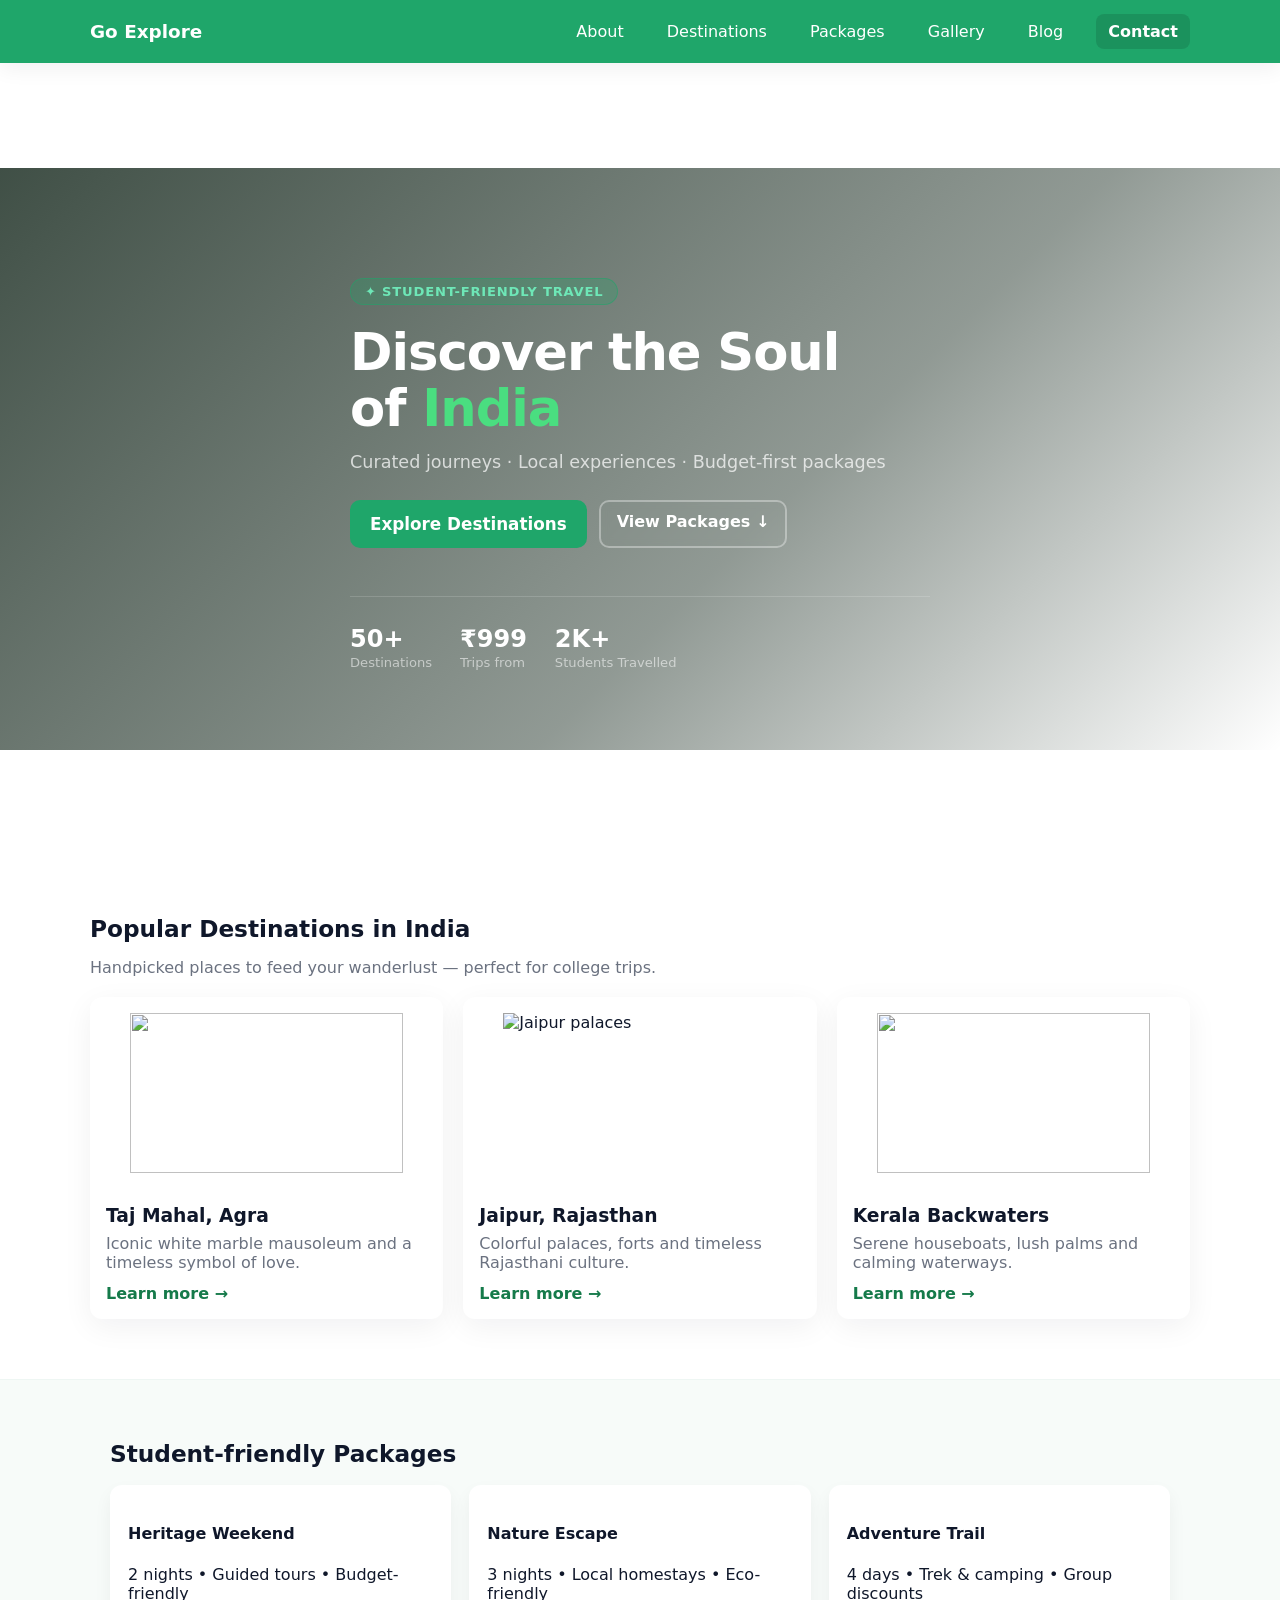
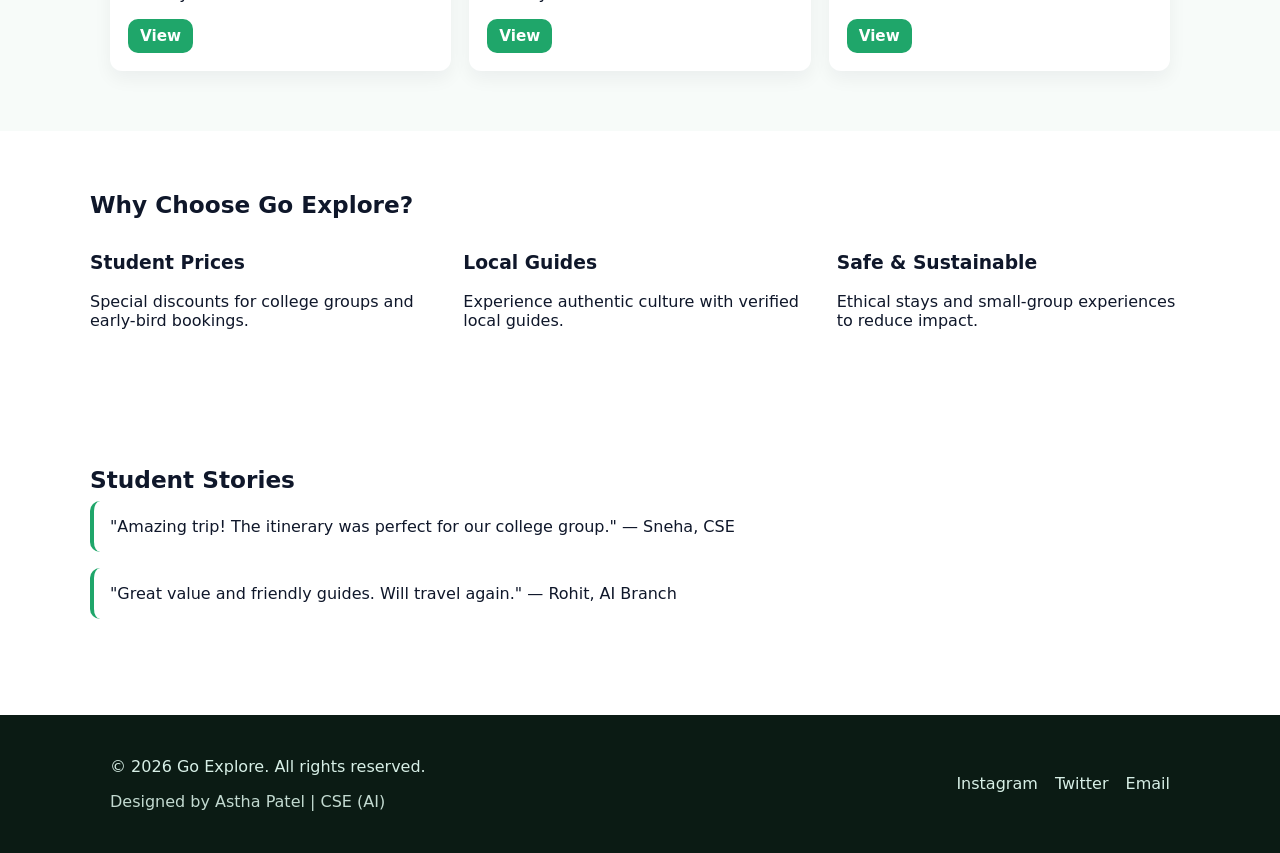
==== index.html @ 414f41a6 "Hero section redesign" ====
<!doctype html>
<html lang="en">
<head>
  <meta charset="utf-8" />
  <meta name="viewport" content="width=device-width, initial-scale=1" />
  <title>Go Explore — Home</title>
  <link rel="stylesheet" href="css/style.css">
</head>
<body>
  <header class="nav">
    <div class="container nav-inner">
      <a href="index.html" class="logo">Go Explore</a>
      <nav class="menu">
        <a href="about.html">About</a>
        <a href="destinations.html">Destinations</a>
        <a href="packages.html">Packages</a>
        <a href="gallery.html">Gallery</a>
        <a href="blog.html">Blog</a>
        <a href="contact.html" class="btn">Contact</a>
      </nav>
    </div>
  </header>

  <main>
    <!-- HERO -->
    <section class="hero">
      <div class="hero-overlay">
        <div class="container hero-content">
          <span class="hero-badge">✦ Student-Friendly Travel</span>
          <h1>Discover the Soul<br>of <span>India</span></h1>
          <p>Curated journeys · Local experiences · Budget-first packages</p>
          <div class="hero-cta">
            <a href="destinations.html" class="btn large">Explore Destinations</a>
            <a href="#packages" class="btn ghost">View Packages ↓</a>
          </div>
          <div class="hero-stats">
            <div class="hero-stat"><strong>50+</strong><span>Destinations</span></div>
            <div class="hero-stat"><strong>₹999</strong><span>Trips from</span></div>
            <div class="hero-stat"><strong>2K+</strong><span>Students Travelled</span></div>
          </div>
        </div>
      </div>
    </section>

    <!-- POPULAR DESTINATIONS -->
    <section class="section container">
      <h2 class="section-title">Popular Destinations in India</h2>
      <p class="muted">Handpicked places to feed your wanderlust — perfect for college trips.</p>

      <div class="cards">
        <!-- Card 1 -->
        <article class="card">
          <figure class="card-media">
            <img src="images/taj mahal.jpg">
          </figure>
          <div class="card-body">
            <h3>Taj Mahal, Agra</h3>
            <p>Iconic white marble mausoleum and a timeless symbol of love.</p>
            <a href="destinations.html" class="card-link">Learn more →</a>
          </div>
        </article>

        <!-- Card 2 -->
        <article class="card">
          <figure class="card-media">
            <img src="images/jaipur rajasthan.jpg" alt="Jaipur palaces">
          </figure>
          <div class="card-body">
            <h3>Jaipur, Rajasthan</h3>
            <p>Colorful palaces, forts and timeless Rajasthani culture.</p>
            <a href="destinations.html" class="card-link">Learn more →</a>
          </div>
        </article>

        <!-- Card 3 -->
        <article class="card">
          <figure class="card-media">
            <img src="images/kerela backwaters.jpg">
          </figure>
          <div class="card-body">
            <h3>Kerala Backwaters</h3>
            <p>Serene houseboats, lush palms and calming waterways.</p>
            <a href="destinations.html" class="card-link">Learn more →</a>
          </div>
        </article>
      </div>
    </section>

    <!-- PACKAGES PREVIEW -->
    <section id="packages" class="section pale">
      <div class="container">
        <h2 class="section-title">Student-friendly Packages</h2>
        <div class="package-grid">
          <div class="package">
            <h4>Heritage Weekend</h4>
            <p>2 nights • Guided tours • Budget-friendly</p>
            <a href="packages.html" class="btn small">View</a>
          </div>
          <div class="package">
            <h4>Nature Escape</h4>
            <p>3 nights • Local homestays • Eco-friendly</p>
            <a href="packages.html" class="btn small">View</a>
          </div>
          <div class="package">
            <h4>Adventure Trail</h4>
            <p>4 days • Trek & camping • Group discounts</p>
            <a href="packages.html" class="btn small">View</a>
          </div>
        </div>
      </div>
    </section>

    <!-- WHY CHOOSE US -->
    <section class="section container why">
      <h2 class="section-title">Why Choose Go Explore?</h2>
      <div class="features">
        <div class="feature">
          <h3>Student Prices</h3>
          <p>Special discounts for college groups and early-bird bookings.</p>
        </div>
        <div class="feature">
          <h3>Local Guides</h3>
          <p>Experience authentic culture with verified local guides.</p>
        </div>
        <div class="feature">
          <h3>Safe & Sustainable</h3>
          <p>Ethical stays and small-group experiences to reduce impact.</p>
        </div>
      </div>
    </section>

    <!-- TESTIMONIALS -->
    <section class="section container">
      <h2 class="section-title">Student Stories</h2>
      <div class="testimonials">
        <blockquote>"Amazing trip! The itinerary was perfect for our college group." — Sneha, CSE</blockquote>
        <blockquote>"Great value and friendly guides. Will travel again." — Rohit, AI Branch</blockquote>
      </div>
    </section>

  </main>

  <!-- FOOTER -->
  <footer class="footer">
    <div class="container footer-inner">
      <div class="footer-left">
        <p>&copy; <span id="year"></span> Go Explore. All rights reserved.</p>
        <p class="muted">Designed by Astha Patel | CSE (AI)</p>
      </div>
      <div class="footer-right">
        <div class="socials">
          <a href="#">Instagram</a>
          <a href="#">Twitter</a>
          <a href="#">Email</a>
        </div>
      </div>
    </div>
  </footer>

  <script>
    // set year
    document.getElementById('year').textContent = new Date().getFullYear();
  </script>
</body>
</html>
---- css/style.css ----
/* Reset & base */
:root{
  --green: #1fa66a;
  --green-dark: #157a4a;
  --muted:#6b7280;
  --bg:#ffffff;
  --card:#f7fbf9;
  --max-width:1100px;
  --radius:14px;
}
*{box-sizing:border-box}
html,body{height:100%;margin:0;font-family:Inter, system-ui, -apple-system, 'Segoe UI', Roboto, 'Helvetica Neue', Arial; color:#0f172a;background:var(--bg)}
.container{max-width:var(--max-width);margin:0 auto;padding:0 20px}

/* NAV */
.nav{background:var(--green);color:#fff;position:sticky;top:0;z-index:50;box-shadow:0 6px 20px rgba(15,23,42,0.06)}
.nav-inner{display:flex;align-items:center;justify-content:space-between;padding:14px 0}
.logo{font-weight:700;color:#fff;text-decoration:none;font-size:1.15rem}
.menu a{color:#fff;text-decoration:none;margin-left:18px;padding:8px 10px;border-radius:8px}
.menu a:hover{background:rgba(255,255,255,0.08)}
.menu .btn{background:rgba(0,0,0,0.12);padding:8px 12px;border-radius:8px}

/* HERO */
.hero{min-height:88vh;background-image:url('https://images.unsplash.com/photo-1524492412937-b28074a5d7da?auto=format&fit=crop&w=1600&q=80');background-size:cover;background-position:center;display:flex;align-items:center;position:relative}
.hero-overlay{width:100%;background:linear-gradient(135deg,rgba(10,30,18,0.78) 0%,rgba(10,30,18,0.45) 60%,transparent 100%)}
.hero-content{padding:110px 20px 80px;color:#fff;max-width:620px}
.hero-badge{display:inline-block;background:rgba(31,166,106,0.25);border:1px solid rgba(31,166,106,0.5);color:#6ee7b7;font-size:.82rem;font-weight:600;letter-spacing:.06em;padding:5px 14px;border-radius:999px;margin-bottom:20px;text-transform:uppercase}
.hero h1{font-size:3.2rem;line-height:1.08;margin:0;font-weight:800;letter-spacing:-.02em}
.hero h1 span{color:#4ade80}
.hero p{margin:16px 0 28px;color:rgba(255,255,255,0.72);font-size:1.1rem}
.hero-cta{display:flex;gap:12px;flex-wrap:wrap}
.hero-cta .btn.ghost{border-color:rgba(255,255,255,0.35);color:#fff;backdrop-filter:blur(4px)}
.hero-stats{display:flex;gap:28px;margin-top:48px;padding-top:28px;border-top:1px solid rgba(255,255,255,0.15);flex-wrap:wrap}
.hero-stat{display:flex;flex-direction:column}
.hero-stat strong{font-size:1.5rem;font-weight:800;color:#fff}
.hero-stat span{font-size:.82rem;color:rgba(255,255,255,0.55);margin-top:2px}

/* SECTIONS */
.section{padding:60px 0}
.section-title{margin:0 0 8px;font-size:1.45rem}
.pale{background:var(--card);border-top:1px solid #eef6f3}
.muted{color:var(--muted)}

/* CARDS */
.cards{display:grid;grid-template-columns:repeat(auto-fit,minmax(240px,1fr));gap:20px;margin-top:20px}
.card{background:#fff;border-radius:12px;overflow:hidden;box-shadow:0 8px 30px rgba(15,23,42,0.06);display:flex;flex-direction:column;transition:transform .28s ease, box-shadow .28s ease}
.card:hover{transform:translateY(-8px);box-shadow:0 18px 36px rgba(15,23,42,0.12)}
.card-media img{width:100%;height:160px;object-fit:cover;display:block;transition:transform .6s ease}
.card:hover .card-media img{transform:scale(1.06)}
.card-body{padding:16px}
.card h3{margin:0 0 8px}
.card p{margin:0 0 12px;color:var(--muted)}
.card-link{color:var(--green-dark);text-decoration:none;font-weight:600}

/* PACKAGES */
.package-grid{display:grid;grid-template-columns:repeat(auto-fit,minmax(180px,1fr));gap:18px;margin-top:18px}
.package{background:#fff;padding:18px;border-radius:12px;box-shadow:0 8px 18px rgba(15,23,42,0.05)}
.package.large{padding:22px}

/* WHY FEATURES */
.features{display:flex;gap:20px;flex-wrap:wrap;margin-top:16px}
.feature{flex:1;min-width:200px}

/* TESTIMONIALS */
.testimonials{display:flex;gap:16px;flex-direction:column}
.testimonials blockquote{background:#fff;padding:16px;border-left:4px solid var(--green);border-radius:10px;margin:0}

/* GALLERY */
.gallery-grid{display:grid;grid-template-columns:repeat(auto-fit,minmax(160px,1fr));gap:12px}
.gallery-grid img{width:100%;height:160px;object-fit:cover;border-radius:10px;transition:transform .35s ease}
.gallery-grid img:hover{transform:scale(1.04)}

/* FORMS */
.contact-form{display:grid;gap:12px;max-width:560px}
.contact-form input,.contact-form textarea{padding:12px;border-radius:8px;border:1px solid #e6eef0}

/* BUTTONS */
.btn{background:var(--green);color:#fff;padding:10px 16px;border-radius:10px;text-decoration:none;display:inline-block;font-weight:600}
.btn.ghost{background:transparent;border:2px solid rgba(0,0,0,0.06);color:var(--green-dark)}
.btn.small{padding:8px 12px;font-size:.95rem}
.btn.large{padding:14px 20px;font-size:1.05rem}

/* FOOTER */
.footer{background:#0b1b14;color:#d7efe6;padding:26px 0;margin-top:36px}
.footer-inner{display:flex;justify-content:space-between;align-items:center;gap:10px}
.footer .muted{color:rgba(215,239,230,0.9)}
.footer a{color:inherit;text-decoration:none;margin-left:12px}

/* RESPONSIVE */
@media (max-width:900px){
  .nav-inner{flex-direction:row}
  .menu{display:flex;gap:8px;flex-wrap:wrap}
  .hero h1{font-size:2.3rem}
  .footer-inner{flex-direction:column;align-items:flex-start}
}

@media (max-width:560px){
  .hero-content{padding:72px 10px 52px;max-width:100%}
  .hero h1{font-size:2rem}
  .hero-stats{gap:20px}
  .menu a{margin-left:8px;padding:6px 8px}
}
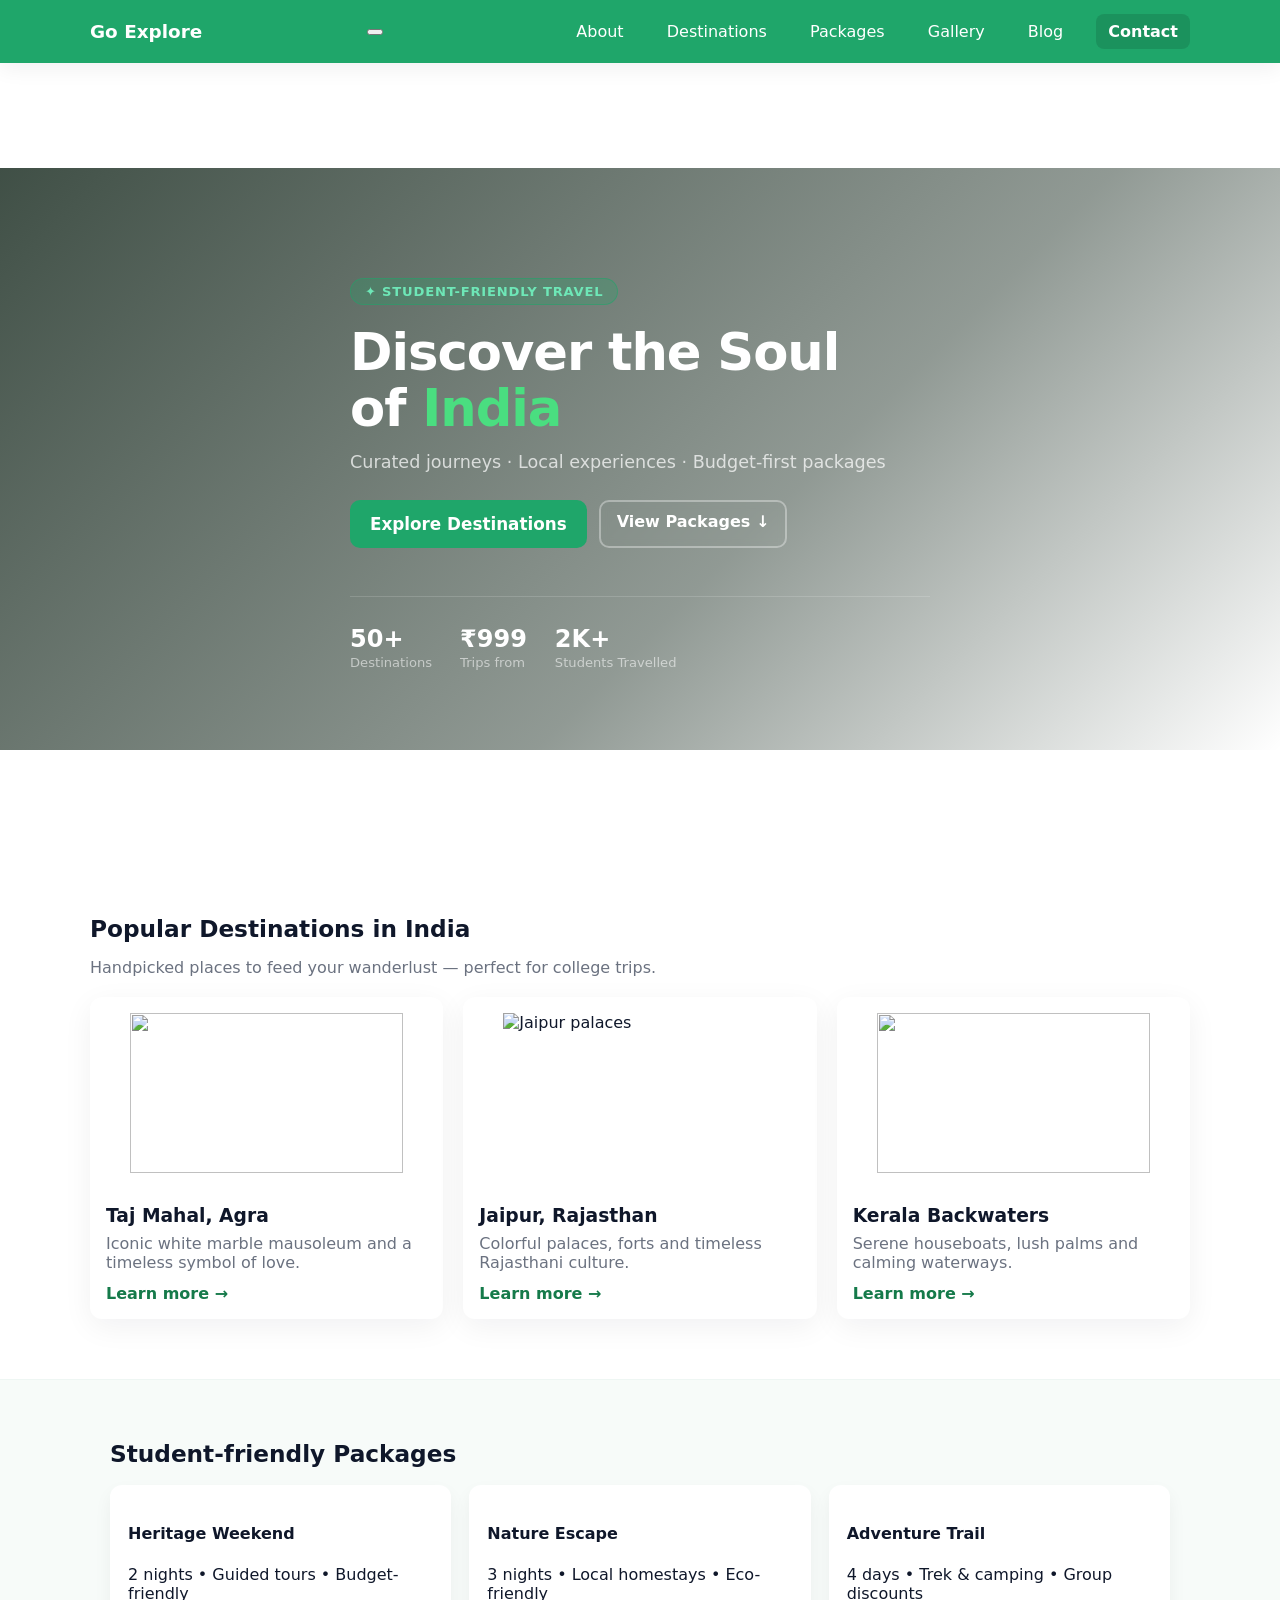
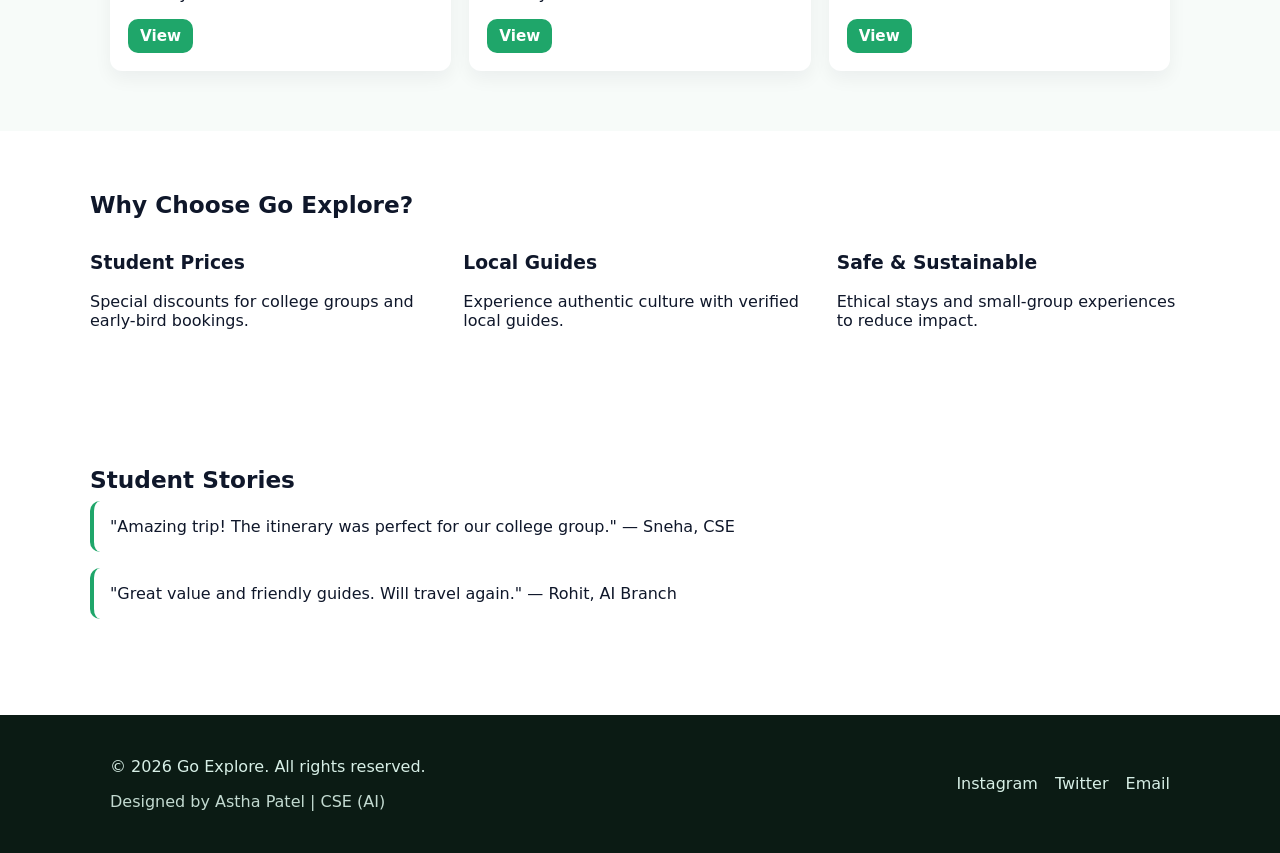
==== commit d8844602: "feat: mobile navbar optimization" ====
--- a/index.html
+++ b/index.html
@@ -10,6 +10,7 @@
   <header class="nav">
     <div class="container nav-inner">
       <a href="index.html" class="logo">Go Explore</a>
+      <button class="hamburger" aria-label="Toggle menu"><span></span><span></span><span></span></button>
       <nav class="menu">
         <a href="about.html">About</a>
         <a href="destinations.html">Destinations</a>
@@ -158,8 +159,11 @@
   </footer>
 
   <script>
-    // set year
     document.getElementById('year').textContent = new Date().getFullYear();
+    const btn = document.querySelector('.hamburger');
+    const menu = document.querySelector('.menu');
+    btn.addEventListener('click', () => { btn.classList.toggle('open'); menu.classList.toggle('open'); });
+    menu.querySelectorAll('a').forEach(a => a.addEventListener('click', () => { btn.classList.remove('open'); menu.classList.remove('open'); }));
   </script>
 </body>
 </html>
